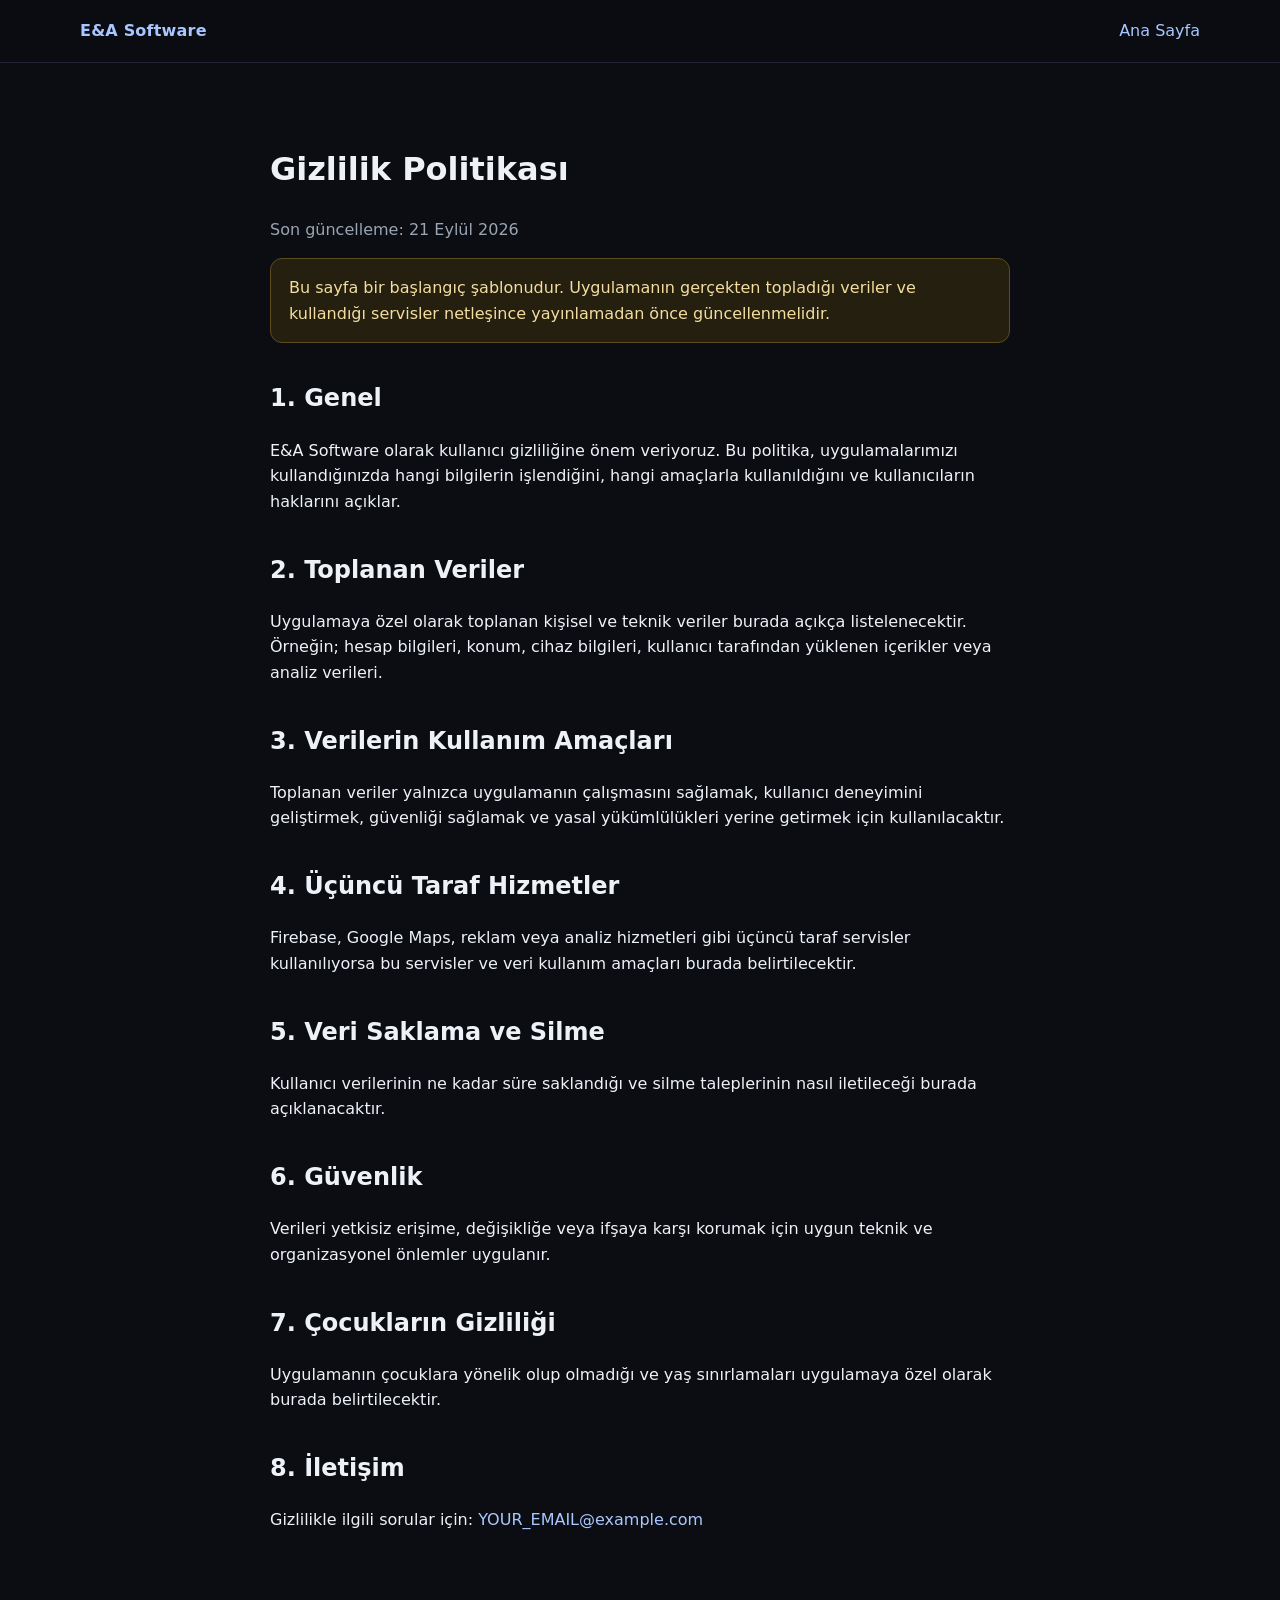
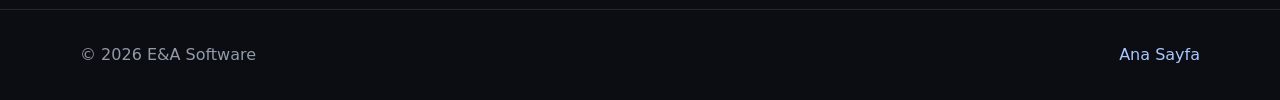
==== privacy.html @ bdf5ba4b "Add files via upload" ====
<!doctype html>
<html lang="tr">
<head>
  <meta charset="utf-8">
  <meta name="viewport" content="width=device-width, initial-scale=1">
  <title>Gizlilik Politikası — E&A Software</title>
  <meta name="description" content="E&A Software gizlilik politikası.">
  <link rel="stylesheet" href="styles.css">
</head>
<body>
  <header class="nav">
    <div class="brand"><a href="index.html">E&A Software</a></div>
    <nav><a href="index.html">Ana Sayfa</a></nav>
  </header>

  <main class="policy">
    <h1>Gizlilik Politikası</h1>
    <p class="updated">Son güncelleme: 21 Eylül 2026</p>

    <div class="notice">
      Bu sayfa bir başlangıç şablonudur. Uygulamanın gerçekten topladığı veriler ve kullandığı servisler netleşince
      yayınlamadan önce güncellenmelidir.
    </div>

    <h2>1. Genel</h2>
    <p>
      E&A Software olarak kullanıcı gizliliğine önem veriyoruz. Bu politika, uygulamalarımızı kullandığınızda
      hangi bilgilerin işlendiğini, hangi amaçlarla kullanıldığını ve kullanıcıların haklarını açıklar.
    </p>

    <h2>2. Toplanan Veriler</h2>
    <p>
      Uygulamaya özel olarak toplanan kişisel ve teknik veriler burada açıkça listelenecektir.
      Örneğin; hesap bilgileri, konum, cihaz bilgileri, kullanıcı tarafından yüklenen içerikler veya analiz verileri.
    </p>

    <h2>3. Verilerin Kullanım Amaçları</h2>
    <p>
      Toplanan veriler yalnızca uygulamanın çalışmasını sağlamak, kullanıcı deneyimini geliştirmek,
      güvenliği sağlamak ve yasal yükümlülükleri yerine getirmek için kullanılacaktır.
    </p>

    <h2>4. Üçüncü Taraf Hizmetler</h2>
    <p>
      Firebase, Google Maps, reklam veya analiz hizmetleri gibi üçüncü taraf servisler kullanılıyorsa
      bu servisler ve veri kullanım amaçları burada belirtilecektir.
    </p>

    <h2>5. Veri Saklama ve Silme</h2>
    <p>
      Kullanıcı verilerinin ne kadar süre saklandığı ve silme taleplerinin nasıl iletileceği burada açıklanacaktır.
    </p>

    <h2>6. Güvenlik</h2>
    <p>
      Verileri yetkisiz erişime, değişikliğe veya ifşaya karşı korumak için uygun teknik ve organizasyonel
      önlemler uygulanır.
    </p>

    <h2>7. Çocukların Gizliliği</h2>
    <p>
      Uygulamanın çocuklara yönelik olup olmadığı ve yaş sınırlamaları uygulamaya özel olarak burada belirtilecektir.
    </p>

    <h2>8. İletişim</h2>
    <p>
      Gizlilikle ilgili sorular için:
      <a href="mailto:YOUR_EMAIL@example.com">YOUR_EMAIL@example.com</a>
    </p>
  </main>

  <footer>
    <span>© 2026 E&A Software</span>
    <a href="index.html">Ana Sayfa</a>
  </footer>
</body>
</html>
---- styles.css ----
*{box-sizing:border-box}html{scroll-behavior:smooth}body{margin:0;background:#0b0d12;color:#eef2f7;font-family:Inter,ui-sans-serif,system-ui,-apple-system,BlinkMacSystemFont,"Segoe UI",sans-serif;line-height:1.6}.nav{position:sticky;top:0;display:flex;justify-content:space-between;align-items:center;padding:18px min(7vw,80px);background:rgba(11,13,18,.88);backdrop-filter:blur(10px);border-bottom:1px solid #202531}.brand,.brand a{font-weight:800;color:#fff;text-decoration:none;letter-spacing:.2px}.nav nav{display:flex;gap:22px}.nav a,footer a,.links a,.section a,.policy a{color:#a9c7ff;text-decoration:none}.nav a:hover,footer a:hover,.links a:hover{color:#fff}.hero{min-height:70vh;display:flex;flex-direction:column;justify-content:center;padding:70px min(7vw,80px);max-width:1000px}.eyebrow{color:#7ca7ff;text-transform:uppercase;letter-spacing:.14em;font-size:.8rem;font-weight:700}.hero h1{font-size:clamp(2.8rem,7vw,6rem);line-height:1.02;margin:.2em 0}.lead{max-width:700px;font-size:1.15rem;color:#b8c0cc}.btn{display:inline-block;margin-top:18px;width:max-content;padding:12px 18px;border-radius:12px;background:#eef2f7;color:#0b0d12!important;font-weight:800}.section{padding:40px min(7vw,80px);max-width:1200px;margin:0 auto}.section h2,.policy h1{font-size:2rem}.grid{display:grid;grid-template-columns:repeat(auto-fit,minmax(260px,1fr));gap:20px}.card{border:1px solid #252b38;border-radius:18px;padding:24px;background:#11151d}.card.muted{opacity:.78}.tag{font-size:.78rem;text-transform:uppercase;letter-spacing:.12em;color:#86aefc}.links{display:flex;gap:16px;flex-wrap:wrap;margin-top:18px}.policy{max-width:900px;margin:0 auto;padding:60px min(7vw,80px)}.policy h2{margin-top:36px}.updated{color:#9aa4b2}.notice{padding:16px 18px;border:1px solid #5d4c1c;background:#241f0e;border-radius:12px;color:#f3dda0}footer{display:flex;justify-content:space-between;gap:20px;padding:32px min(7vw,80px);border-top:1px solid #202531;color:#929aa8}@media(max-width:650px){.nav{align-items:flex-start;gap:12px}.nav nav{gap:12px;font-size:.92rem}.hero{min-height:62vh}footer{flex-direction:column}}
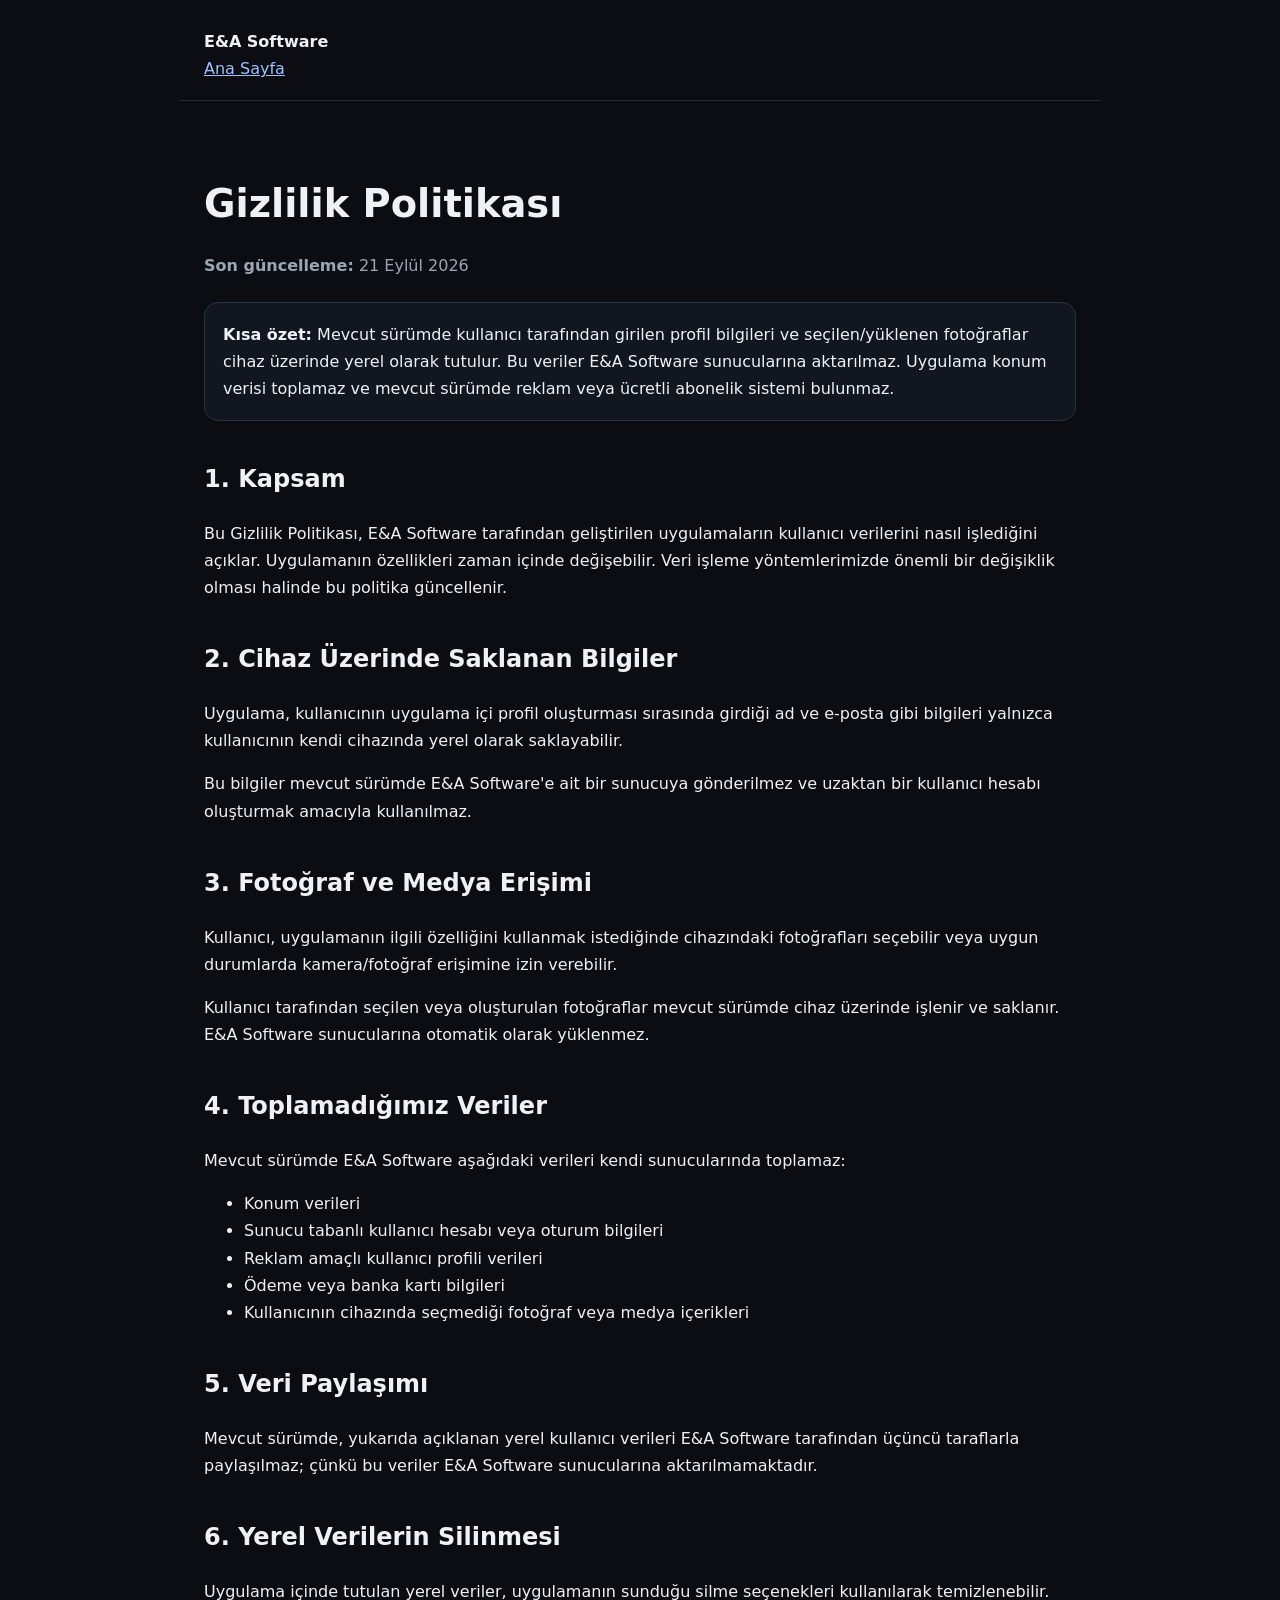
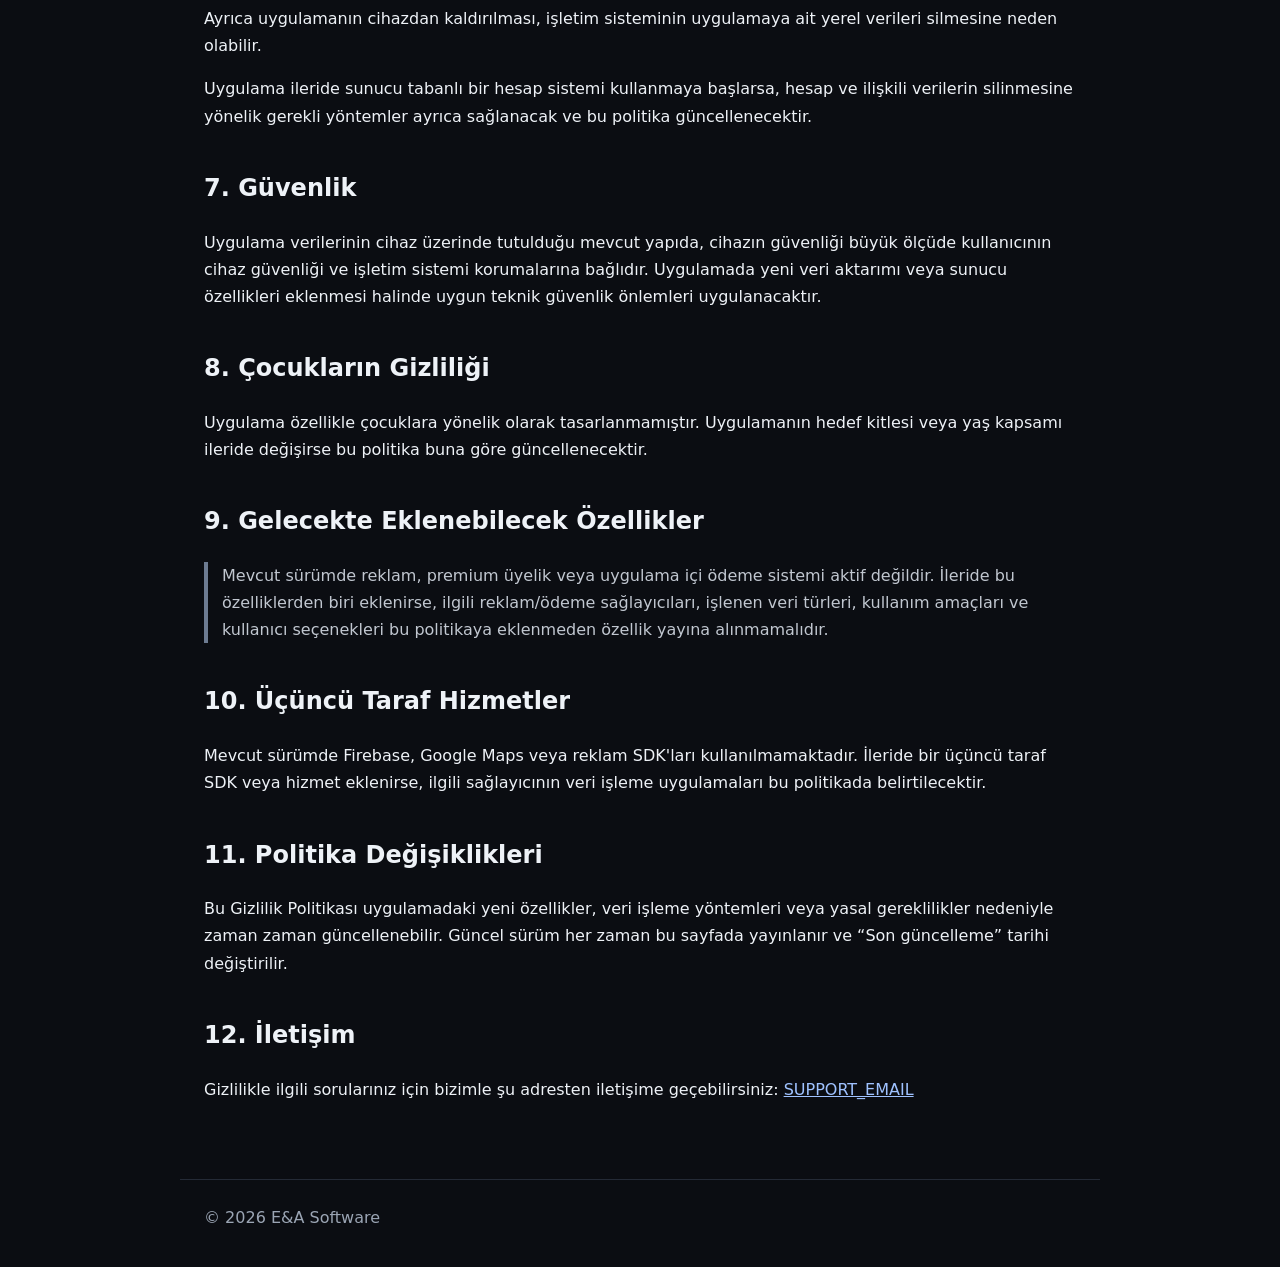
==== commit e29dc16e: "Update privacy.html" ====
--- a/privacy.html
+++ b/privacy.html
@@ -5,73 +5,194 @@
   <meta name="viewport" content="width=device-width, initial-scale=1">
   <title>Gizlilik Politikası — E&A Software</title>
   <meta name="description" content="E&A Software gizlilik politikası.">
-  <link rel="stylesheet" href="styles.css">
+  <style>
+    * { box-sizing: border-box; }
+    body {
+      margin: 0;
+      font-family: Inter, system-ui, -apple-system, BlinkMacSystemFont, "Segoe UI", sans-serif;
+      background: #0b0d12;
+      color: #eef2f7;
+      line-height: 1.7;
+    }
+    header, main, footer {
+      max-width: 920px;
+      margin: auto;
+      padding-left: 24px;
+      padding-right: 24px;
+    }
+    header {
+      padding-top: 28px;
+      padding-bottom: 18px;
+      border-bottom: 1px solid #242a36;
+    }
+    header a, main a, footer a { color: #9fc2ff; }
+    main { padding-top: 44px; padding-bottom: 60px; }
+    h1 { font-size: 2.4rem; margin-bottom: 8px; }
+    h2 { margin-top: 38px; }
+    .updated { color: #9ba5b4; }
+    .box {
+      border: 1px solid #283142;
+      background: #111620;
+      border-radius: 14px;
+      padding: 18px;
+      margin: 22px 0;
+    }
+    .future {
+      border-left: 4px solid #6d7b91;
+      padding-left: 14px;
+      color: #c1c7d0;
+    }
+    code {
+      background: #151b25;
+      padding: 2px 6px;
+      border-radius: 6px;
+    }
+    footer {
+      border-top: 1px solid #242a36;
+      padding-top: 24px;
+      padding-bottom: 36px;
+      color: #9ba5b4;
+    }
+  </style>
 </head>
 <body>
-  <header class="nav">
-    <div class="brand"><a href="index.html">E&A Software</a></div>
-    <nav><a href="index.html">Ana Sayfa</a></nav>
-  </header>
 
-  <main class="policy">
-    <h1>Gizlilik Politikası</h1>
-    <p class="updated">Son güncelleme: 21 Eylül 2026</p>
+<header>
+  <strong>E&A Software</strong><br>
+  <a href="index.html">Ana Sayfa</a>
+</header>
 
-    <div class="notice">
-      Bu sayfa bir başlangıç şablonudur. Uygulamanın gerçekten topladığı veriler ve kullandığı servisler netleşince
-      yayınlamadan önce güncellenmelidir.
-    </div>
+<main>
+  <!-- =========================================================
+       DÜZENLEME NOTU
+       İleride uygulamada bir özellik değiştiğinde ilgili bölümü
+       güncelleyin ve "Son güncelleme" tarihini değiştirin.
+       Reklam, ödeme, analitik veya bulut servisi eklenirse
+       bu sayfa ile Google Play Veri Güvenliği beyanı birlikte
+       güncellenmelidir.
+       ========================================================= -->
 
-    <h2>1. Genel</h2>
+  <h1>Gizlilik Politikası</h1>
+  <p class="updated"><strong>Son güncelleme:</strong> 21 Eylül 2026</p>
+
+  <div class="box">
+    <strong>Kısa özet:</strong>
+    Mevcut sürümde kullanıcı tarafından girilen profil bilgileri ve seçilen/yüklenen fotoğraflar
+    cihaz üzerinde yerel olarak tutulur. Bu veriler E&A Software sunucularına aktarılmaz.
+    Uygulama konum verisi toplamaz ve mevcut sürümde reklam veya ücretli abonelik sistemi bulunmaz.
+  </div>
+
+  <h2>1. Kapsam</h2>
+  <p>
+    Bu Gizlilik Politikası, E&A Software tarafından geliştirilen uygulamaların kullanıcı verilerini
+    nasıl işlediğini açıklar. Uygulamanın özellikleri zaman içinde değişebilir. Veri işleme
+    yöntemlerimizde önemli bir değişiklik olması halinde bu politika güncellenir.
+  </p>
+
+  <h2>2. Cihaz Üzerinde Saklanan Bilgiler</h2>
+  <p>
+    Uygulama, kullanıcının uygulama içi profil oluşturması sırasında girdiği ad ve e-posta gibi
+    bilgileri yalnızca kullanıcının kendi cihazında yerel olarak saklayabilir.
+  </p>
+  <p>
+    Bu bilgiler mevcut sürümde E&A Software'e ait bir sunucuya gönderilmez ve uzaktan bir kullanıcı
+    hesabı oluşturmak amacıyla kullanılmaz.
+  </p>
+
+  <h2>3. Fotoğraf ve Medya Erişimi</h2>
+  <p>
+    Kullanıcı, uygulamanın ilgili özelliğini kullanmak istediğinde cihazındaki fotoğrafları seçebilir
+    veya uygun durumlarda kamera/fotoğraf erişimine izin verebilir.
+  </p>
+  <p>
+    Kullanıcı tarafından seçilen veya oluşturulan fotoğraflar mevcut sürümde cihaz üzerinde işlenir
+    ve saklanır. E&A Software sunucularına otomatik olarak yüklenmez.
+  </p>
+
+  <h2>4. Toplamadığımız Veriler</h2>
+  <p>Mevcut sürümde E&A Software aşağıdaki verileri kendi sunucularında toplamaz:</p>
+  <ul>
+    <li>Konum verileri</li>
+    <li>Sunucu tabanlı kullanıcı hesabı veya oturum bilgileri</li>
+    <li>Reklam amaçlı kullanıcı profili verileri</li>
+    <li>Ödeme veya banka kartı bilgileri</li>
+    <li>Kullanıcının cihazında seçmediği fotoğraf veya medya içerikleri</li>
+  </ul>
+
+  <h2>5. Veri Paylaşımı</h2>
+  <p>
+    Mevcut sürümde, yukarıda açıklanan yerel kullanıcı verileri E&A Software tarafından üçüncü
+    taraflarla paylaşılmaz; çünkü bu veriler E&A Software sunucularına aktarılmamaktadır.
+  </p>
+
+  <h2>6. Yerel Verilerin Silinmesi</h2>
+  <p>
+    Uygulama içinde tutulan yerel veriler, uygulamanın sunduğu silme seçenekleri kullanılarak
+    temizlenebilir. Ayrıca uygulamanın cihazdan kaldırılması, işletim sisteminin uygulamaya ait yerel
+    verileri silmesine neden olabilir.
+  </p>
+  <p>
+    Uygulama ileride sunucu tabanlı bir hesap sistemi kullanmaya başlarsa, hesap ve ilişkili verilerin
+    silinmesine yönelik gerekli yöntemler ayrıca sağlanacak ve bu politika güncellenecektir.
+  </p>
+
+  <h2>7. Güvenlik</h2>
+  <p>
+    Uygulama verilerinin cihaz üzerinde tutulduğu mevcut yapıda, cihazın güvenliği büyük ölçüde
+    kullanıcının cihaz güvenliği ve işletim sistemi korumalarına bağlıdır. Uygulamada yeni veri
+    aktarımı veya sunucu özellikleri eklenmesi halinde uygun teknik güvenlik önlemleri uygulanacaktır.
+  </p>
+
+  <h2>8. Çocukların Gizliliği</h2>
+  <p>
+    Uygulama özellikle çocuklara yönelik olarak tasarlanmamıştır. Uygulamanın hedef kitlesi veya yaş
+    kapsamı ileride değişirse bu politika buna göre güncellenecektir.
+  </p>
+
+  <h2>9. Gelecekte Eklenebilecek Özellikler</h2>
+  <div class="future">
     <p>
-      E&A Software olarak kullanıcı gizliliğine önem veriyoruz. Bu politika, uygulamalarımızı kullandığınızda
-      hangi bilgilerin işlendiğini, hangi amaçlarla kullanıldığını ve kullanıcıların haklarını açıklar.
+      Mevcut sürümde reklam, premium üyelik veya uygulama içi ödeme sistemi aktif değildir.
+      İleride bu özelliklerden biri eklenirse, ilgili reklam/ödeme sağlayıcıları, işlenen veri türleri,
+      kullanım amaçları ve kullanıcı seçenekleri bu politikaya eklenmeden özellik yayına alınmamalıdır.
     </p>
+  </div>
 
-    <h2>2. Toplanan Veriler</h2>
-    <p>
-      Uygulamaya özel olarak toplanan kişisel ve teknik veriler burada açıkça listelenecektir.
-      Örneğin; hesap bilgileri, konum, cihaz bilgileri, kullanıcı tarafından yüklenen içerikler veya analiz verileri.
-    </p>
+  <h2>10. Üçüncü Taraf Hizmetler</h2>
+  <p>
+    Mevcut sürümde Firebase, Google Maps veya reklam SDK'ları kullanılmamaktadır.
+    İleride bir üçüncü taraf SDK veya hizmet eklenirse, ilgili sağlayıcının veri işleme uygulamaları
+    bu politikada belirtilecektir.
+  </p>
 
-    <h2>3. Verilerin Kullanım Amaçları</h2>
-    <p>
-      Toplanan veriler yalnızca uygulamanın çalışmasını sağlamak, kullanıcı deneyimini geliştirmek,
-      güvenliği sağlamak ve yasal yükümlülükleri yerine getirmek için kullanılacaktır.
-    </p>
+  <h2>11. Politika Değişiklikleri</h2>
+  <p>
+    Bu Gizlilik Politikası uygulamadaki yeni özellikler, veri işleme yöntemleri veya yasal gereklilikler
+    nedeniyle zaman zaman güncellenebilir. Güncel sürüm her zaman bu sayfada yayınlanır ve
+    “Son güncelleme” tarihi değiştirilir.
+  </p>
 
-    <h2>4. Üçüncü Taraf Hizmetler</h2>
-    <p>
-      Firebase, Google Maps, reklam veya analiz hizmetleri gibi üçüncü taraf servisler kullanılıyorsa
-      bu servisler ve veri kullanım amaçları burada belirtilecektir.
-    </p>
+  <h2>12. İletişim</h2>
+  <p>
+    Gizlilikle ilgili sorularınız için bizimle şu adresten iletişime geçebilirsiniz:
+    <a href="mailto:SUPPORT_EMAIL">SUPPORT_EMAIL</a>
+  </p>
 
-    <h2>5. Veri Saklama ve Silme</h2>
-    <p>
-      Kullanıcı verilerinin ne kadar süre saklandığı ve silme taleplerinin nasıl iletileceği burada açıklanacaktır.
-    </p>
+  <!-- =========================================================
+       GELECEKTE ÖZELLİK EKLERKEN KONTROL LİSTESİ
+       1) Son güncelleme tarihini değiştir.
+       2) Yeni veri türünü ilgili bölüme ekle.
+       3) Üçüncü taraf SDK varsa adını ekle.
+       4) Reklam varsa reklam sağlayıcısını belirt.
+       5) Premium/ödeme varsa ödeme sağlayıcısını belirt.
+       6) Sunucu/login eklenirse hesap silme bölümünü güncelle.
+       7) Google Play Console > Data safety beyanını da güncelle.
+       ========================================================= -->
+</main>
 
-    <h2>6. Güvenlik</h2>
-    <p>
-      Verileri yetkisiz erişime, değişikliğe veya ifşaya karşı korumak için uygun teknik ve organizasyonel
-      önlemler uygulanır.
-    </p>
+<footer>
+  © 2026 E&A Software
+</footer>
 
-    <h2>7. Çocukların Gizliliği</h2>
-    <p>
-      Uygulamanın çocuklara yönelik olup olmadığı ve yaş sınırlamaları uygulamaya özel olarak burada belirtilecektir.
-    </p>
-
-    <h2>8. İletişim</h2>
-    <p>
-      Gizlilikle ilgili sorular için:
-      <a href="mailto:YOUR_EMAIL@example.com">YOUR_EMAIL@example.com</a>
-    </p>
-  </main>
-
-  <footer>
-    <span>© 2026 E&A Software</span>
-    <a href="index.html">Ana Sayfa</a>
-  </footer>
 </body>
 </html>
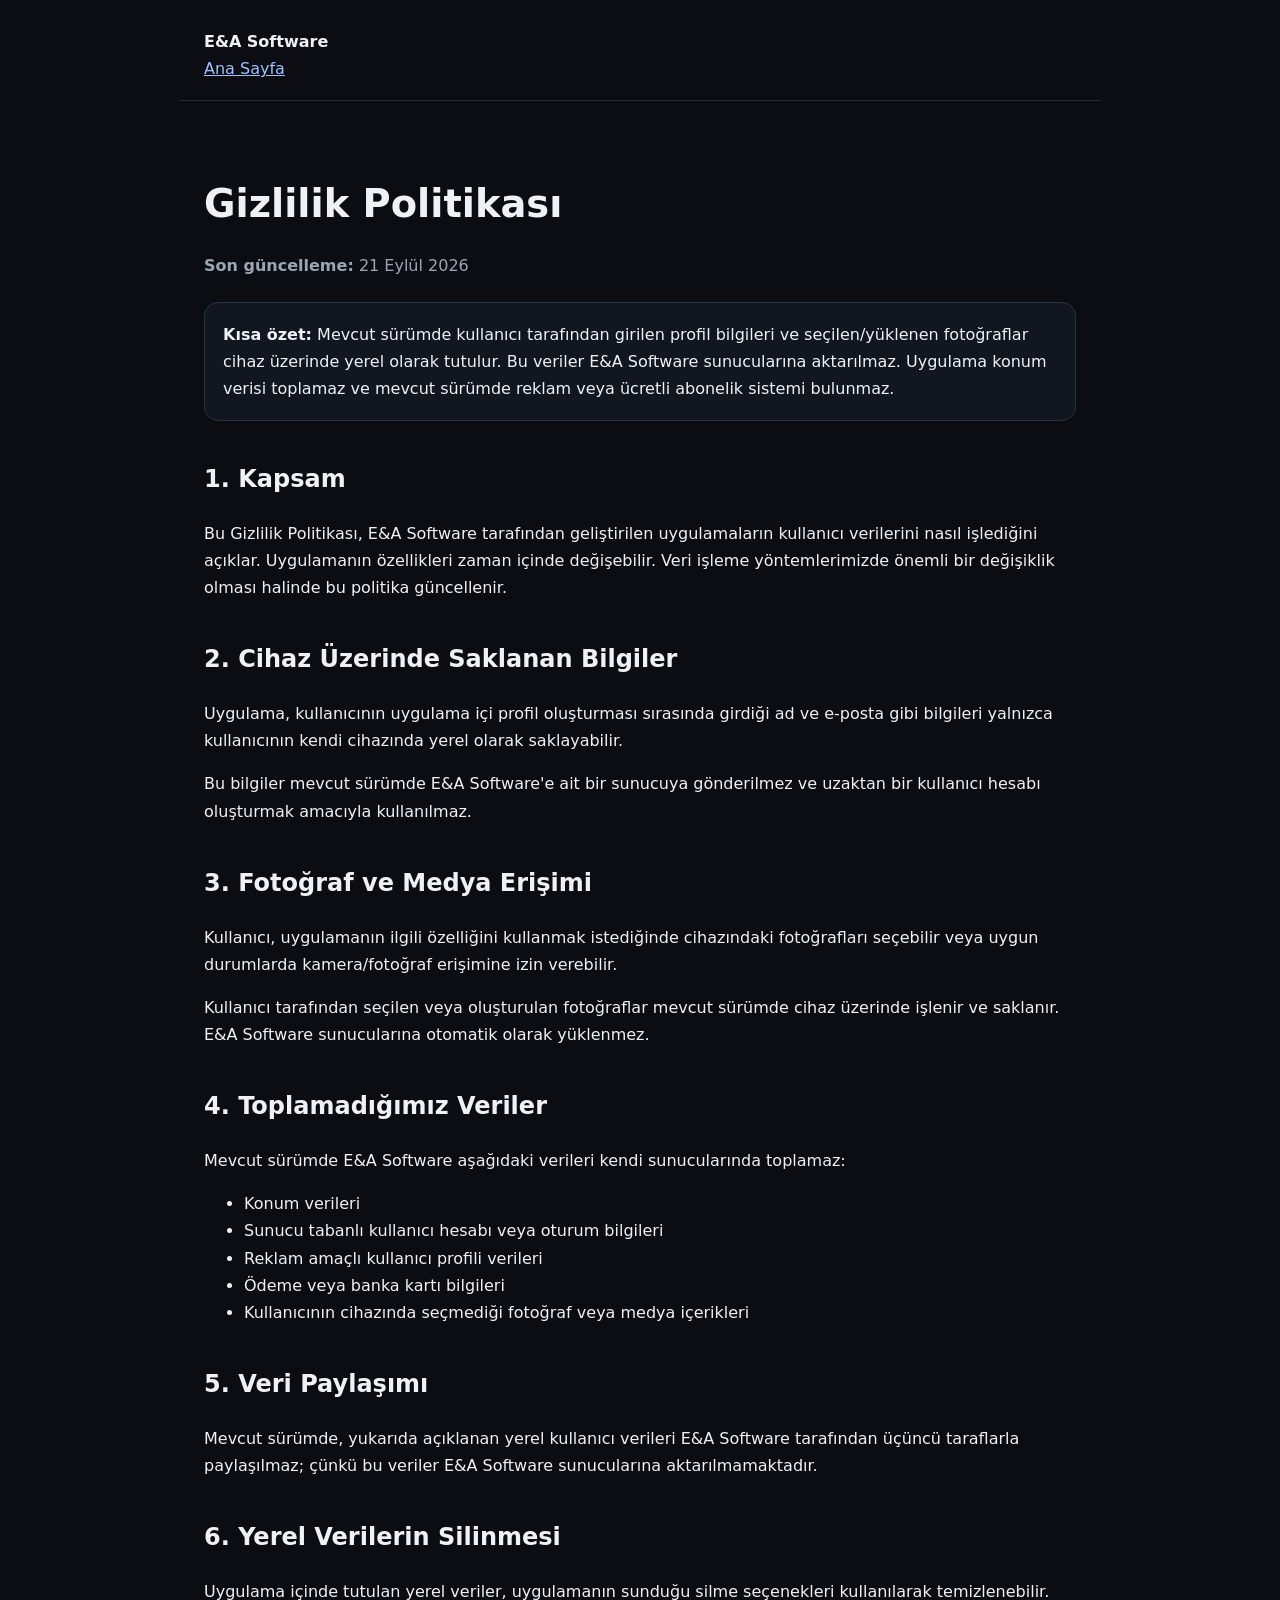
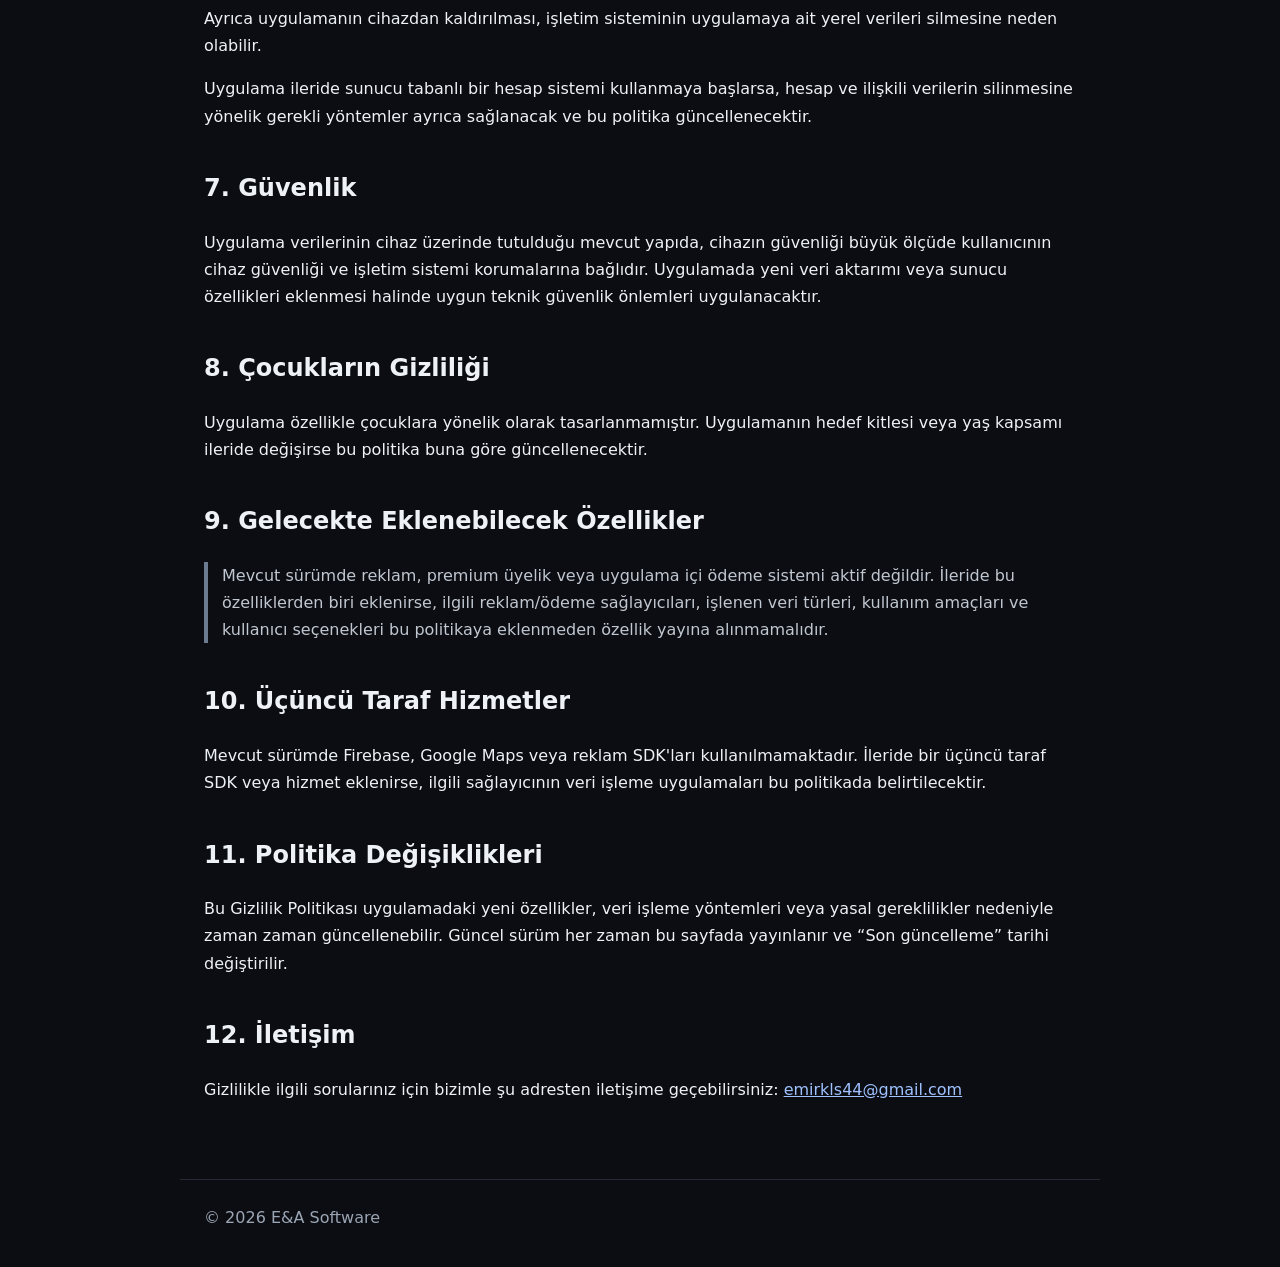
==== commit 48819492: "Update privacy.html" ====
--- a/privacy.html
+++ b/privacy.html
@@ -175,7 +175,7 @@
   <h2>12. İletişim</h2>
   <p>
     Gizlilikle ilgili sorularınız için bizimle şu adresten iletişime geçebilirsiniz:
-    <a href="mailto:SUPPORT_EMAIL">SUPPORT_EMAIL</a>
+    <a href="mailto:SUPPORT_EMAIL">emirkls44@gmail.com</a>
   </p>
 
   <!-- =========================================================
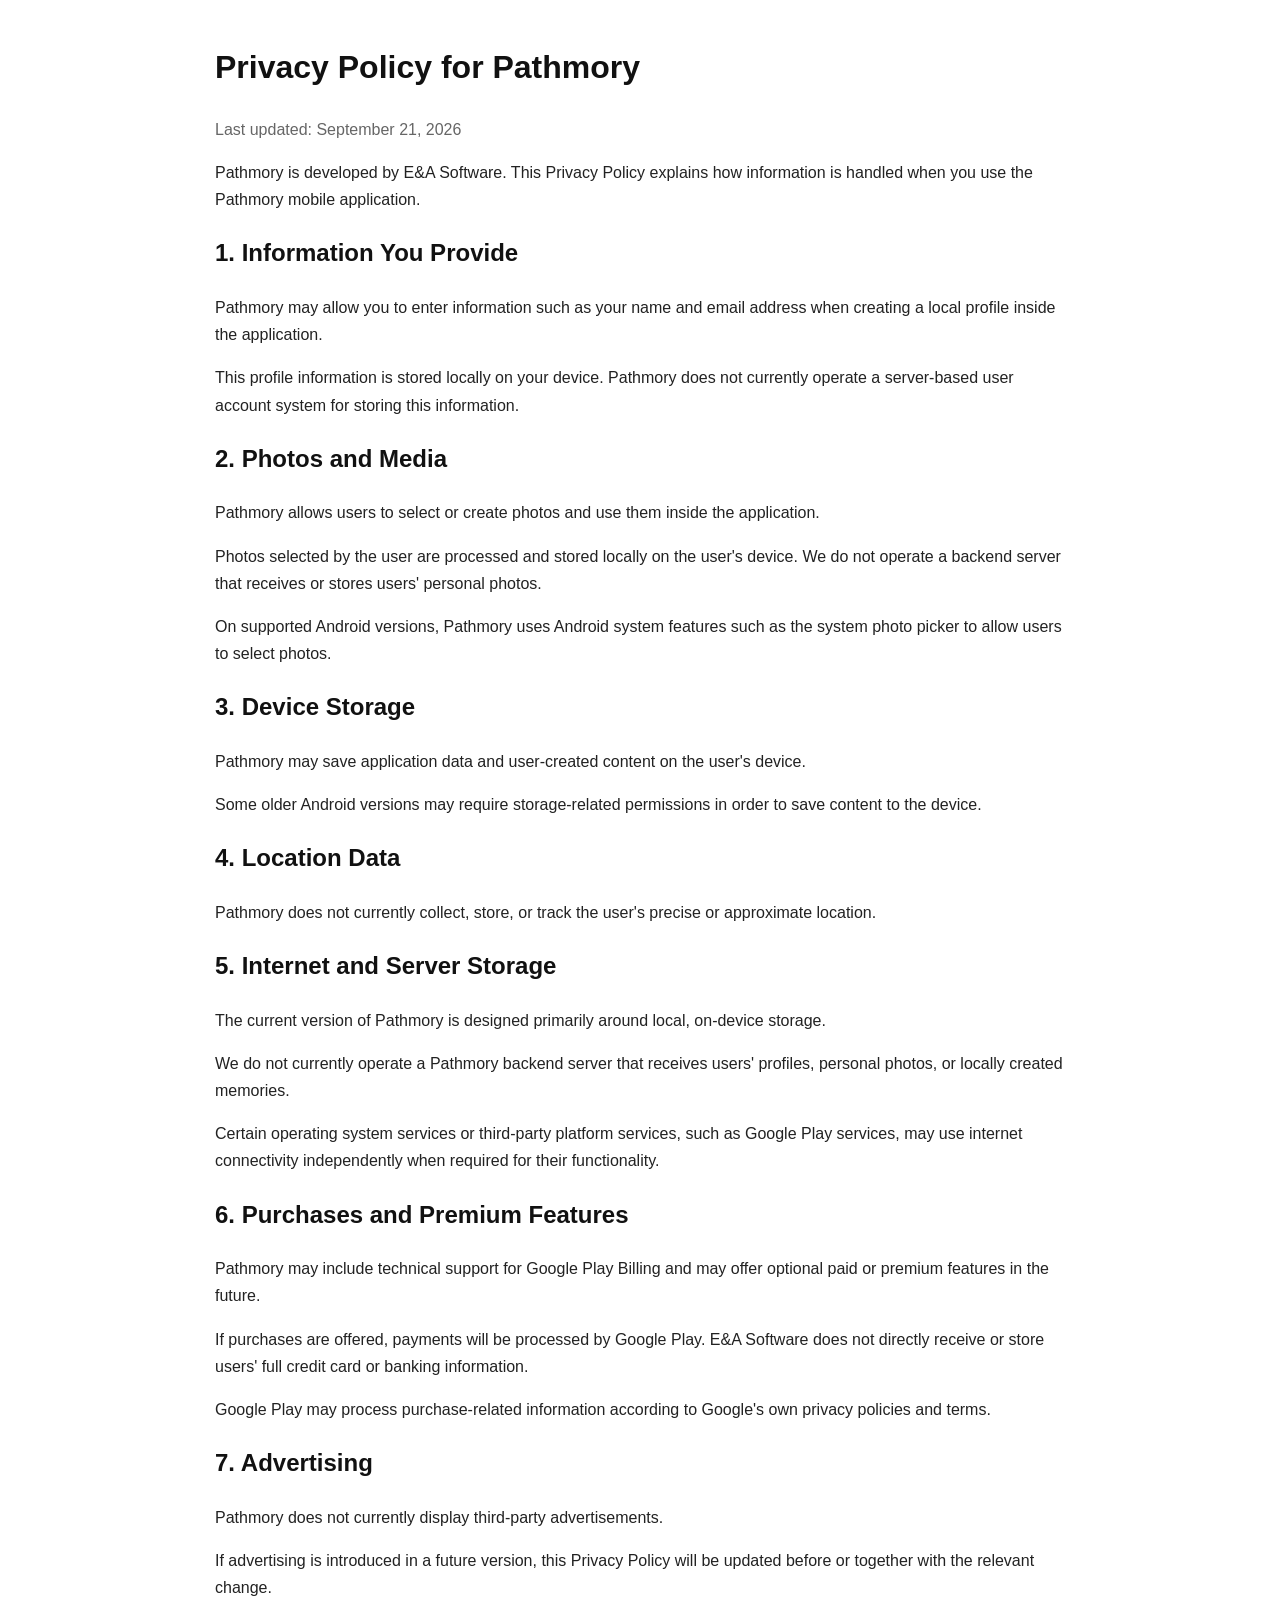
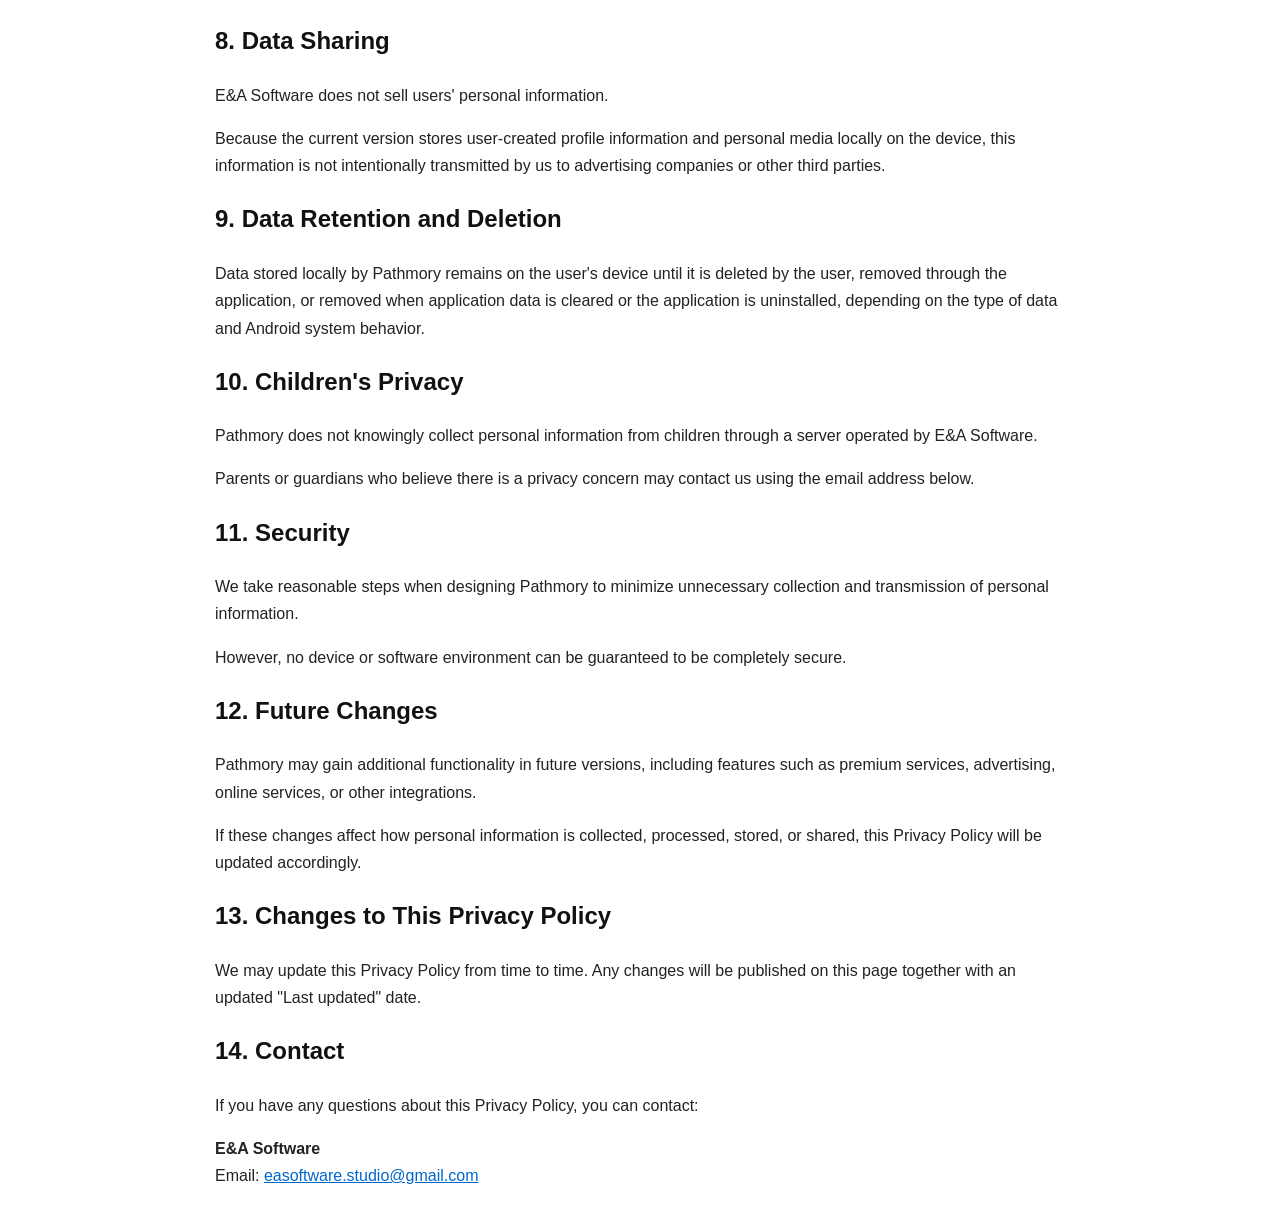
==== commit fc2b8c0f: "Update privacy.html" ====
--- a/privacy.html
+++ b/privacy.html
@@ -1,198 +1,235 @@
-<!doctype html>
-<html lang="tr">
+<!DOCTYPE html>
+<html lang="en">
 <head>
-  <meta charset="utf-8">
-  <meta name="viewport" content="width=device-width, initial-scale=1">
-  <title>Gizlilik Politikası — E&A Software</title>
-  <meta name="description" content="E&A Software gizlilik politikası.">
+  <meta charset="UTF-8">
+  <meta name="viewport" content="width=device-width, initial-scale=1.0">
+
+  <title>Pathmory Privacy Policy</title>
+
   <style>
-    * { box-sizing: border-box; }
     body {
-      margin: 0;
-      font-family: Inter, system-ui, -apple-system, BlinkMacSystemFont, "Segoe UI", sans-serif;
-      background: #0b0d12;
-      color: #eef2f7;
+      font-family: Arial, sans-serif;
+      max-width: 850px;
+      margin: 40px auto;
+      padding: 0 20px;
       line-height: 1.7;
-    }
-    header, main, footer {
-      max-width: 920px;
-      margin: auto;
-      padding-left: 24px;
-      padding-right: 24px;
-    }
-    header {
-      padding-top: 28px;
-      padding-bottom: 18px;
-      border-bottom: 1px solid #242a36;
-    }
-    header a, main a, footer a { color: #9fc2ff; }
-    main { padding-top: 44px; padding-bottom: 60px; }
-    h1 { font-size: 2.4rem; margin-bottom: 8px; }
-    h2 { margin-top: 38px; }
-    .updated { color: #9ba5b4; }
-    .box {
-      border: 1px solid #283142;
-      background: #111620;
-      border-radius: 14px;
-      padding: 18px;
-      margin: 22px 0;
-    }
-    .future {
-      border-left: 4px solid #6d7b91;
-      padding-left: 14px;
-      color: #c1c7d0;
-    }
-    code {
-      background: #151b25;
-      padding: 2px 6px;
-      border-radius: 6px;
-    }
-    footer {
-      border-top: 1px solid #242a36;
-      padding-top: 24px;
-      padding-bottom: 36px;
-      color: #9ba5b4;
+      color: #222;
+    }
+
+    h1, h2 {
+      color: #111;
+    }
+
+    .updated {
+      color: #666;
+    }
+
+    a {
+      color: #0066cc;
     }
   </style>
 </head>
+
 <body>
 
-<header>
+<h1>Privacy Policy for Pathmory</h1>
+
+<p class="updated">
+  Last updated: September 21, 2026
+</p>
+
+<p>
+  Pathmory is developed by E&A Software.
+  This Privacy Policy explains how information is handled when you use the Pathmory mobile application.
+</p>
+
+
+<h2>1. Information You Provide</h2>
+
+<p>
+  Pathmory may allow you to enter information such as your name and email address
+  when creating a local profile inside the application.
+</p>
+
+<p>
+  This profile information is stored locally on your device.
+  Pathmory does not currently operate a server-based user account system
+  for storing this information.
+</p>
+
+
+<h2>2. Photos and Media</h2>
+
+<p>
+  Pathmory allows users to select or create photos and use them inside the application.
+</p>
+
+<p>
+  Photos selected by the user are processed and stored locally on the user's device.
+  We do not operate a backend server that receives or stores users' personal photos.
+</p>
+
+<p>
+  On supported Android versions, Pathmory uses Android system features such as
+  the system photo picker to allow users to select photos.
+</p>
+
+
+<h2>3. Device Storage</h2>
+
+<p>
+  Pathmory may save application data and user-created content on the user's device.
+</p>
+
+<p>
+  Some older Android versions may require storage-related permissions
+  in order to save content to the device.
+</p>
+
+
+<h2>4. Location Data</h2>
+
+<p>
+  Pathmory does not currently collect, store, or track the user's precise
+  or approximate location.
+</p>
+
+
+<h2>5. Internet and Server Storage</h2>
+
+<p>
+  The current version of Pathmory is designed primarily around local,
+  on-device storage.
+</p>
+
+<p>
+  We do not currently operate a Pathmory backend server that receives
+  users' profiles, personal photos, or locally created memories.
+</p>
+
+<p>
+  Certain operating system services or third-party platform services,
+  such as Google Play services, may use internet connectivity independently
+  when required for their functionality.
+</p>
+
+
+<h2>6. Purchases and Premium Features</h2>
+
+<p>
+  Pathmory may include technical support for Google Play Billing
+  and may offer optional paid or premium features in the future.
+</p>
+
+<p>
+  If purchases are offered, payments will be processed by Google Play.
+  E&A Software does not directly receive or store users' full credit card
+  or banking information.
+</p>
+
+<p>
+  Google Play may process purchase-related information according to
+  Google's own privacy policies and terms.
+</p>
+
+
+<h2>7. Advertising</h2>
+
+<p>
+  Pathmory does not currently display third-party advertisements.
+</p>
+
+<p>
+  If advertising is introduced in a future version,
+  this Privacy Policy will be updated before or together with the relevant change.
+</p>
+
+
+<h2>8. Data Sharing</h2>
+
+<p>
+  E&A Software does not sell users' personal information.
+</p>
+
+<p>
+  Because the current version stores user-created profile information
+  and personal media locally on the device, this information is not
+  intentionally transmitted by us to advertising companies or other third parties.
+</p>
+
+
+<h2>9. Data Retention and Deletion</h2>
+
+<p>
+  Data stored locally by Pathmory remains on the user's device
+  until it is deleted by the user, removed through the application,
+  or removed when application data is cleared or the application is uninstalled,
+  depending on the type of data and Android system behavior.
+</p>
+
+
+<h2>10. Children's Privacy</h2>
+
+<p>
+  Pathmory does not knowingly collect personal information from children
+  through a server operated by E&A Software.
+</p>
+
+<p>
+  Parents or guardians who believe there is a privacy concern may contact us
+  using the email address below.
+</p>
+
+
+<h2>11. Security</h2>
+
+<p>
+  We take reasonable steps when designing Pathmory to minimize unnecessary
+  collection and transmission of personal information.
+</p>
+
+<p>
+  However, no device or software environment can be guaranteed to be
+  completely secure.
+</p>
+
+
+<h2>12. Future Changes</h2>
+
+<p>
+  Pathmory may gain additional functionality in future versions,
+  including features such as premium services, advertising,
+  online services, or other integrations.
+</p>
+
+<p>
+  If these changes affect how personal information is collected,
+  processed, stored, or shared, this Privacy Policy will be updated accordingly.
+</p>
+
+
+<h2>13. Changes to This Privacy Policy</h2>
+
+<p>
+  We may update this Privacy Policy from time to time.
+  Any changes will be published on this page together with an updated
+  "Last updated" date.
+</p>
+
+
+<h2>14. Contact</h2>
+
+<p>
+  If you have any questions about this Privacy Policy, you can contact:
+</p>
+
+<p>
   <strong>E&A Software</strong><br>
-  <a href="index.html">Ana Sayfa</a>
-</header>
-
-<main>
-  <!-- =========================================================
-       DÜZENLEME NOTU
-       İleride uygulamada bir özellik değiştiğinde ilgili bölümü
-       güncelleyin ve "Son güncelleme" tarihini değiştirin.
-       Reklam, ödeme, analitik veya bulut servisi eklenirse
-       bu sayfa ile Google Play Veri Güvenliği beyanı birlikte
-       güncellenmelidir.
-       ========================================================= -->
-
-  <h1>Gizlilik Politikası</h1>
-  <p class="updated"><strong>Son güncelleme:</strong> 21 Eylül 2026</p>
-
-  <div class="box">
-    <strong>Kısa özet:</strong>
-    Mevcut sürümde kullanıcı tarafından girilen profil bilgileri ve seçilen/yüklenen fotoğraflar
-    cihaz üzerinde yerel olarak tutulur. Bu veriler E&A Software sunucularına aktarılmaz.
-    Uygulama konum verisi toplamaz ve mevcut sürümde reklam veya ücretli abonelik sistemi bulunmaz.
-  </div>
-
-  <h2>1. Kapsam</h2>
-  <p>
-    Bu Gizlilik Politikası, E&A Software tarafından geliştirilen uygulamaların kullanıcı verilerini
-    nasıl işlediğini açıklar. Uygulamanın özellikleri zaman içinde değişebilir. Veri işleme
-    yöntemlerimizde önemli bir değişiklik olması halinde bu politika güncellenir.
-  </p>
-
-  <h2>2. Cihaz Üzerinde Saklanan Bilgiler</h2>
-  <p>
-    Uygulama, kullanıcının uygulama içi profil oluşturması sırasında girdiği ad ve e-posta gibi
-    bilgileri yalnızca kullanıcının kendi cihazında yerel olarak saklayabilir.
-  </p>
-  <p>
-    Bu bilgiler mevcut sürümde E&A Software'e ait bir sunucuya gönderilmez ve uzaktan bir kullanıcı
-    hesabı oluşturmak amacıyla kullanılmaz.
-  </p>
-
-  <h2>3. Fotoğraf ve Medya Erişimi</h2>
-  <p>
-    Kullanıcı, uygulamanın ilgili özelliğini kullanmak istediğinde cihazındaki fotoğrafları seçebilir
-    veya uygun durumlarda kamera/fotoğraf erişimine izin verebilir.
-  </p>
-  <p>
-    Kullanıcı tarafından seçilen veya oluşturulan fotoğraflar mevcut sürümde cihaz üzerinde işlenir
-    ve saklanır. E&A Software sunucularına otomatik olarak yüklenmez.
-  </p>
-
-  <h2>4. Toplamadığımız Veriler</h2>
-  <p>Mevcut sürümde E&A Software aşağıdaki verileri kendi sunucularında toplamaz:</p>
-  <ul>
-    <li>Konum verileri</li>
-    <li>Sunucu tabanlı kullanıcı hesabı veya oturum bilgileri</li>
-    <li>Reklam amaçlı kullanıcı profili verileri</li>
-    <li>Ödeme veya banka kartı bilgileri</li>
-    <li>Kullanıcının cihazında seçmediği fotoğraf veya medya içerikleri</li>
-  </ul>
-
-  <h2>5. Veri Paylaşımı</h2>
-  <p>
-    Mevcut sürümde, yukarıda açıklanan yerel kullanıcı verileri E&A Software tarafından üçüncü
-    taraflarla paylaşılmaz; çünkü bu veriler E&A Software sunucularına aktarılmamaktadır.
-  </p>
-
-  <h2>6. Yerel Verilerin Silinmesi</h2>
-  <p>
-    Uygulama içinde tutulan yerel veriler, uygulamanın sunduğu silme seçenekleri kullanılarak
-    temizlenebilir. Ayrıca uygulamanın cihazdan kaldırılması, işletim sisteminin uygulamaya ait yerel
-    verileri silmesine neden olabilir.
-  </p>
-  <p>
-    Uygulama ileride sunucu tabanlı bir hesap sistemi kullanmaya başlarsa, hesap ve ilişkili verilerin
-    silinmesine yönelik gerekli yöntemler ayrıca sağlanacak ve bu politika güncellenecektir.
-  </p>
-
-  <h2>7. Güvenlik</h2>
-  <p>
-    Uygulama verilerinin cihaz üzerinde tutulduğu mevcut yapıda, cihazın güvenliği büyük ölçüde
-    kullanıcının cihaz güvenliği ve işletim sistemi korumalarına bağlıdır. Uygulamada yeni veri
-    aktarımı veya sunucu özellikleri eklenmesi halinde uygun teknik güvenlik önlemleri uygulanacaktır.
-  </p>
-
-  <h2>8. Çocukların Gizliliği</h2>
-  <p>
-    Uygulama özellikle çocuklara yönelik olarak tasarlanmamıştır. Uygulamanın hedef kitlesi veya yaş
-    kapsamı ileride değişirse bu politika buna göre güncellenecektir.
-  </p>
-
-  <h2>9. Gelecekte Eklenebilecek Özellikler</h2>
-  <div class="future">
-    <p>
-      Mevcut sürümde reklam, premium üyelik veya uygulama içi ödeme sistemi aktif değildir.
-      İleride bu özelliklerden biri eklenirse, ilgili reklam/ödeme sağlayıcıları, işlenen veri türleri,
-      kullanım amaçları ve kullanıcı seçenekleri bu politikaya eklenmeden özellik yayına alınmamalıdır.
-    </p>
-  </div>
-
-  <h2>10. Üçüncü Taraf Hizmetler</h2>
-  <p>
-    Mevcut sürümde Firebase, Google Maps veya reklam SDK'ları kullanılmamaktadır.
-    İleride bir üçüncü taraf SDK veya hizmet eklenirse, ilgili sağlayıcının veri işleme uygulamaları
-    bu politikada belirtilecektir.
-  </p>
-
-  <h2>11. Politika Değişiklikleri</h2>
-  <p>
-    Bu Gizlilik Politikası uygulamadaki yeni özellikler, veri işleme yöntemleri veya yasal gereklilikler
-    nedeniyle zaman zaman güncellenebilir. Güncel sürüm her zaman bu sayfada yayınlanır ve
-    “Son güncelleme” tarihi değiştirilir.
-  </p>
-
-  <h2>12. İletişim</h2>
-  <p>
-    Gizlilikle ilgili sorularınız için bizimle şu adresten iletişime geçebilirsiniz:
-    <a href="mailto:SUPPORT_EMAIL">emirkls44@gmail.com</a>
-  </p>
-
-  <!-- =========================================================
-       GELECEKTE ÖZELLİK EKLERKEN KONTROL LİSTESİ
-       1) Son güncelleme tarihini değiştir.
-       2) Yeni veri türünü ilgili bölüme ekle.
-       3) Üçüncü taraf SDK varsa adını ekle.
-       4) Reklam varsa reklam sağlayıcısını belirt.
-       5) Premium/ödeme varsa ödeme sağlayıcısını belirt.
-       6) Sunucu/login eklenirse hesap silme bölümünü güncelle.
-       7) Google Play Console > Data safety beyanını da güncelle.
-       ========================================================= -->
-</main>
-
-<footer>
-  © 2026 E&A Software
-</footer>
+  Email:
+  <a href="mailto:easoftware.studio@gmail.com">
+    easoftware.studio@gmail.com
+  </a>
+</p>
 
 </body>
 </html>
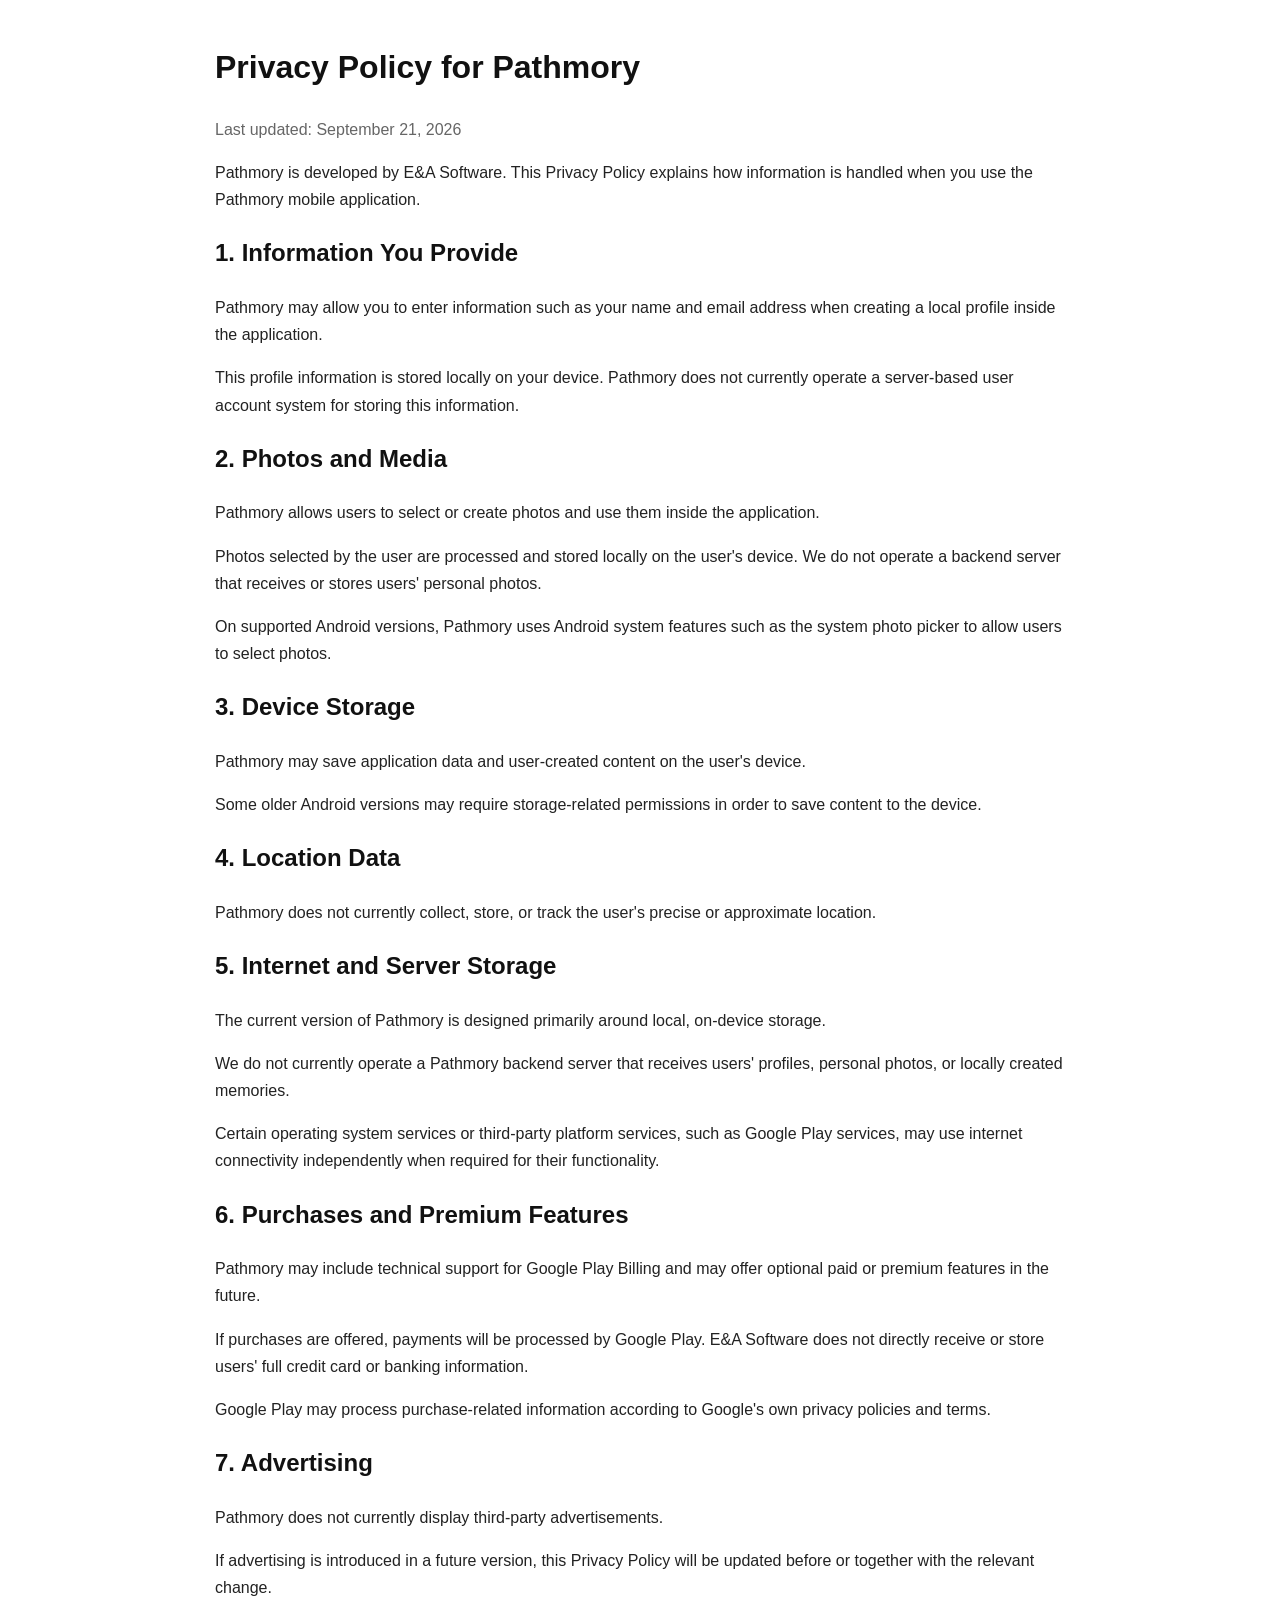
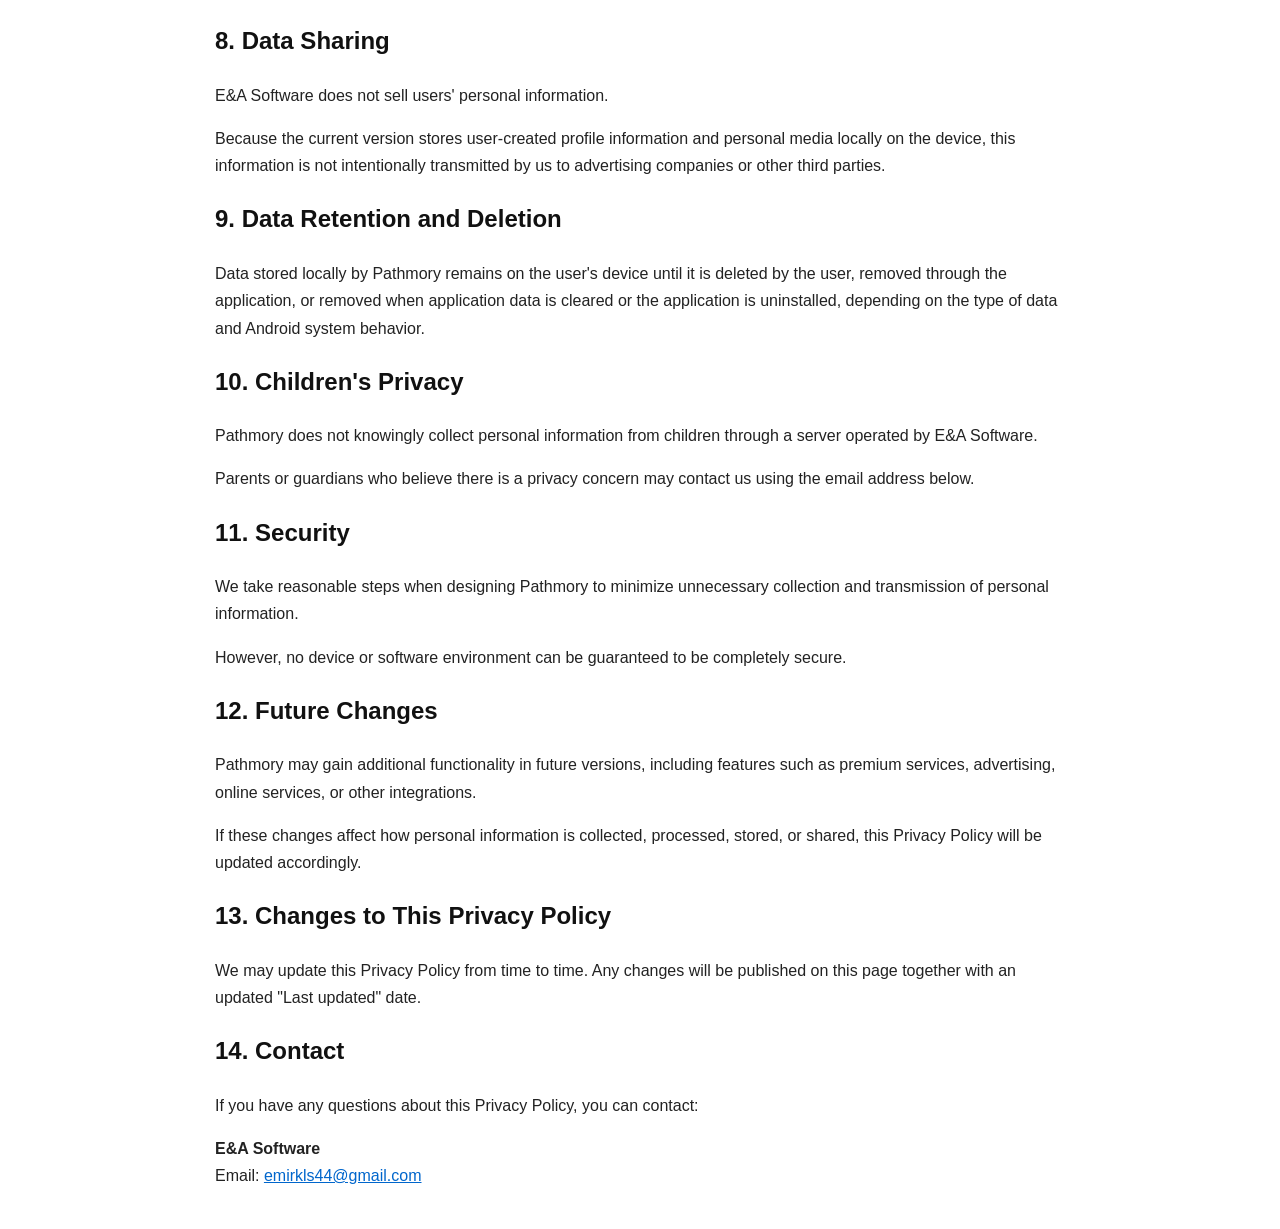
==== commit b1f96534: "Update contact email in privacy.html" ====
--- a/privacy.html
+++ b/privacy.html
@@ -226,8 +226,8 @@
 <p>
   <strong>E&A Software</strong><br>
   Email:
-  <a href="mailto:easoftware.studio@gmail.com">
-    easoftware.studio@gmail.com
+  <a href="mailto:emirkls44@gmail.com">
+    emirkls44@gmail.com
   </a>
 </p>
 
